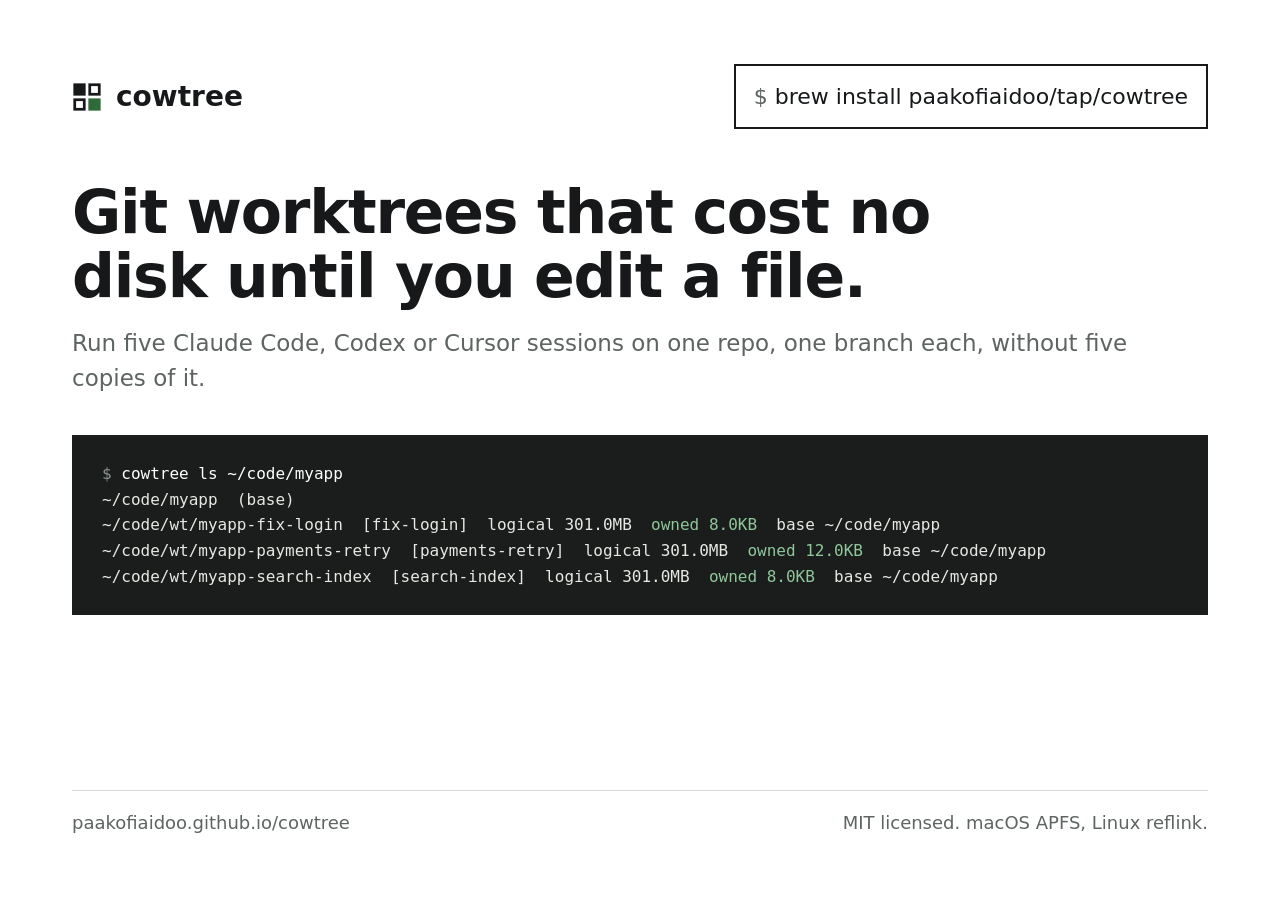
==== docs/launch/src/1-hero.html @ 1dc87998 "GitHub Pages site and Product Hunt launch kit Static landing page in site/ deployed by a Pages workf" ====
<!doctype html><meta charset="utf-8"><link rel="stylesheet" href="base.css"><body><div style="display:flex;justify-content:space-between;align-items:center"><div class="mark"><svg width="30" height="30" viewBox="0 0 22 22"><rect x="1" y="1" width="9" height="9" fill="#16181a"/><rect x="13" y="2" width="7" height="7" fill="none" stroke="#16181a" stroke-width="2"/><rect x="2" y="13" width="7" height="7" fill="none" stroke="#16181a" stroke-width="2"/><rect x="12" y="12" width="9" height="9" fill="#2f6b3a"/></svg> cowtree</div><span class="cmd">brew install paakofiaidoo/tap/cowtree</span></div>
<h1 style="margin-top:52px;font-size:60px;max-width:15em">Git worktrees that cost no disk until you edit a file.</h1>
<p class="muted" style="margin-top:18px;font-size:23px">Run five Claude Code, Codex or Cursor sessions on one repo, one branch each, without five copies of it.</p>
<pre class="term" style="margin-top:40px;font-size:16px"><span class="p">$</span> <span class="c">cowtree ls ~/code/myapp</span>
~/code/myapp  (base)
~/code/wt/myapp-fix-login  [fix-login]  logical 301.0MB  <span class="g">owned 8.0KB</span>  base ~/code/myapp
~/code/wt/myapp-payments-retry  [payments-retry]  logical 301.0MB  <span class="g">owned 12.0KB</span>  base ~/code/myapp
~/code/wt/myapp-search-index  [search-index]  logical 301.0MB  <span class="g">owned 8.0KB</span>  base ~/code/myapp</pre>
<div class="foot"><span>paakofiaidoo.github.io/cowtree</span><span>MIT licensed. macOS APFS, Linux reflink.</span></div>
---- docs/launch/src/base.css ----
*{box-sizing:border-box;margin:0}
html,body{width:100%;height:100%}
body{background:#fff;color:#16181a;font:20px/1.5 -apple-system,BlinkMacSystemFont,system-ui,sans-serif;padding:64px 72px;display:flex;flex-direction:column}
code,pre{font-family:ui-monospace,"SF Mono",Menlo,monospace}
.mark{display:flex;align-items:center;gap:14px;font-weight:650;font-size:28px}
h1{font-size:54px;line-height:1.06;letter-spacing:-.02em;font-weight:700}
h2{font-size:44px;line-height:1.1;letter-spacing:-.015em;font-weight:700}
.muted{color:#5d6461}
.term{background:#1b1d1c;color:#e6e8e3;padding:26px 30px;font-size:19px;line-height:1.6;white-space:pre}
.term .p{color:#8d958f}.term .c{color:#fff}.term .g{color:#8fc79a}
.cmd{border:2px solid #16181a;padding:14px 18px;font-size:22px;display:inline-block}
.cmd::before{content:"$ ";color:#5d6461}
.foot{margin-top:auto;display:flex;justify-content:space-between;font-size:18px;color:#5d6461;border-top:1px solid #d9dcd6;padding-top:18px}
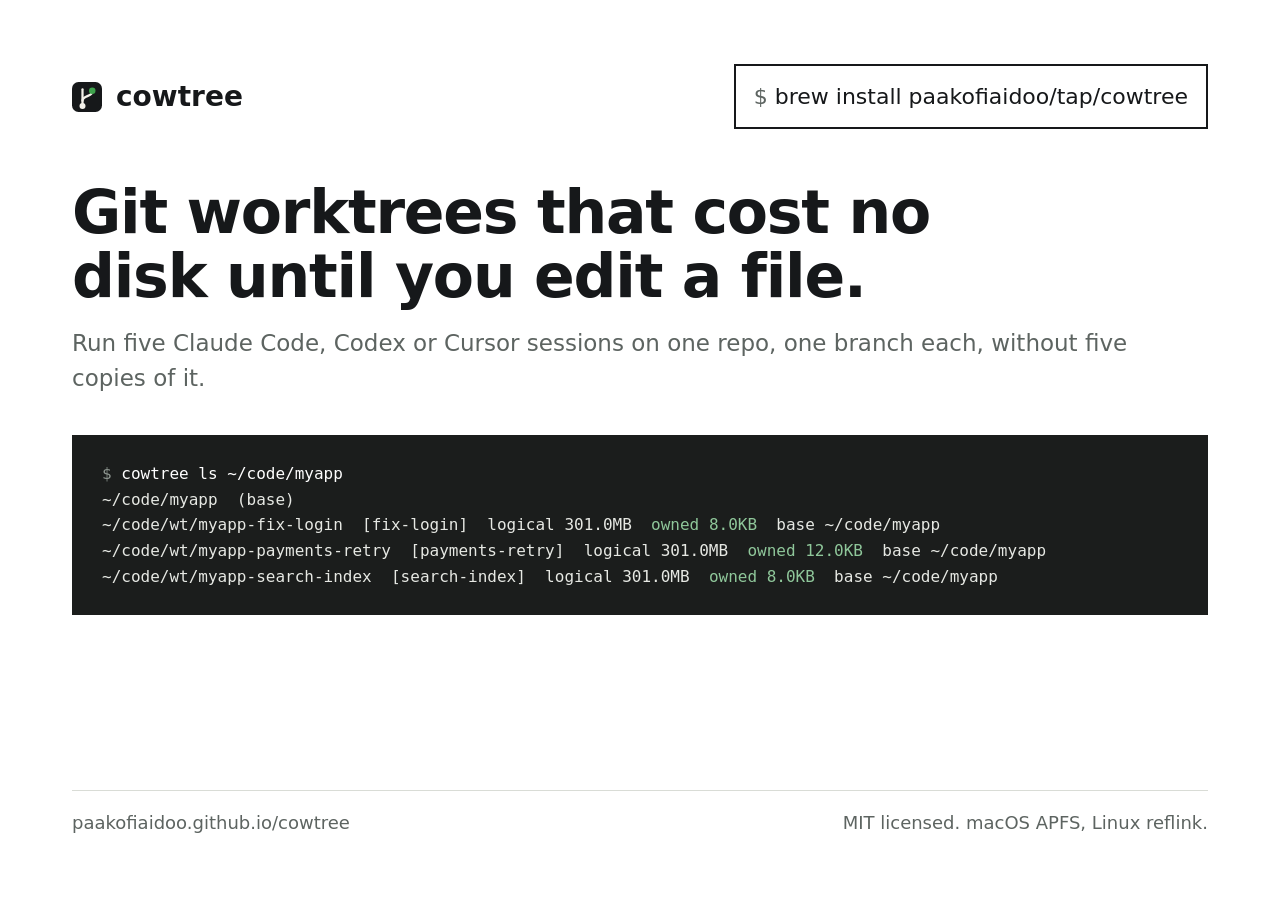
==== commit 63a73f76: "New logo, GoatCounter analytics, launch kit for 2026-11-18 Assisted-by: Claude Opus 5.5 Co-Authored-" ====
--- a/docs/launch/src/1-hero.html
+++ b/docs/launch/src/1-hero.html
@@ -1,4 +1,4 @@
-<!doctype html><meta charset="utf-8"><link rel="stylesheet" href="base.css"><body><div style="display:flex;justify-content:space-between;align-items:center"><div class="mark"><svg width="30" height="30" viewBox="0 0 22 22"><rect x="1" y="1" width="9" height="9" fill="#16181a"/><rect x="13" y="2" width="7" height="7" fill="none" stroke="#16181a" stroke-width="2"/><rect x="2" y="13" width="7" height="7" fill="none" stroke="#16181a" stroke-width="2"/><rect x="12" y="12" width="9" height="9" fill="#2f6b3a"/></svg> cowtree</div><span class="cmd">brew install paakofiaidoo/tap/cowtree</span></div>
+<!doctype html><meta charset="utf-8"><link rel="stylesheet" href="base.css"><body><div style="display:flex;justify-content:space-between;align-items:center"><div class="mark"><svg width="30" height="30" viewBox="0 0 240 240"><rect width="240" height="240" rx="52" fill="#16181a"/><path d="M84 190V58" stroke="#f4f1ea" stroke-width="18" stroke-linecap="round" fill="none"/><path d="M84 150c0-44 78-30 78-74" stroke="#f4f1ea" stroke-width="18" stroke-linecap="round" fill="none"/><circle cx="84" cy="192" r="24" fill="#f4f1ea"/><circle cx="162" cy="70" r="26" fill="#3fa34d"/></svg> cowtree</div><span class="cmd">brew install paakofiaidoo/tap/cowtree</span></div>
 <h1 style="margin-top:52px;font-size:60px;max-width:15em">Git worktrees that cost no disk until you edit a file.</h1>
 <p class="muted" style="margin-top:18px;font-size:23px">Run five Claude Code, Codex or Cursor sessions on one repo, one branch each, without five copies of it.</p>
 <pre class="term" style="margin-top:40px;font-size:16px"><span class="p">$</span> <span class="c">cowtree ls ~/code/myapp</span>
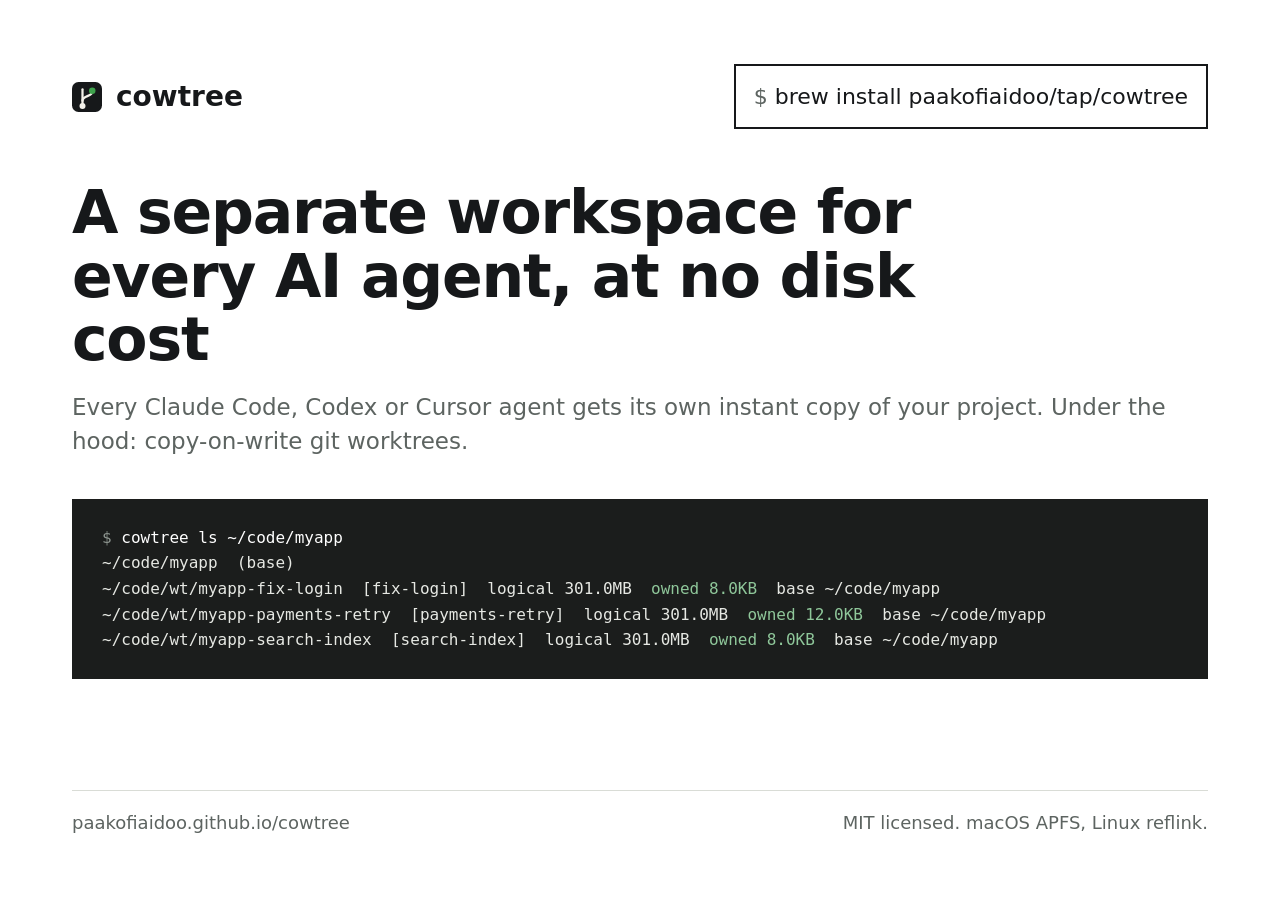
==== commit cc7157d2: "Plain-language tagline on the site, images, README and launch kit Assisted-by: Claude Opus 5.5 Co-Au" ====
--- a/docs/launch/src/1-hero.html
+++ b/docs/launch/src/1-hero.html
@@ -1,6 +1,6 @@
 <!doctype html><meta charset="utf-8"><link rel="stylesheet" href="base.css"><body><div style="display:flex;justify-content:space-between;align-items:center"><div class="mark"><svg width="30" height="30" viewBox="0 0 240 240"><rect width="240" height="240" rx="52" fill="#16181a"/><path d="M84 190V58" stroke="#f4f1ea" stroke-width="18" stroke-linecap="round" fill="none"/><path d="M84 150c0-44 78-30 78-74" stroke="#f4f1ea" stroke-width="18" stroke-linecap="round" fill="none"/><circle cx="84" cy="192" r="24" fill="#f4f1ea"/><circle cx="162" cy="70" r="26" fill="#3fa34d"/></svg> cowtree</div><span class="cmd">brew install paakofiaidoo/tap/cowtree</span></div>
-<h1 style="margin-top:52px;font-size:60px;max-width:15em">Git worktrees that cost no disk until you edit a file.</h1>
-<p class="muted" style="margin-top:18px;font-size:23px">Run five Claude Code, Codex or Cursor sessions on one repo, one branch each, without five copies of it.</p>
+<h1 style="margin-top:52px;font-size:60px;max-width:15em">A separate workspace for every AI agent, at no disk cost</h1>
+<p class="muted" style="margin-top:18px;font-size:23px">Every Claude Code, Codex or Cursor agent gets its own instant copy of your project. Under the hood: copy-on-write git worktrees.</p>
 <pre class="term" style="margin-top:40px;font-size:16px"><span class="p">$</span> <span class="c">cowtree ls ~/code/myapp</span>
 ~/code/myapp  (base)
 ~/code/wt/myapp-fix-login  [fix-login]  logical 301.0MB  <span class="g">owned 8.0KB</span>  base ~/code/myapp
